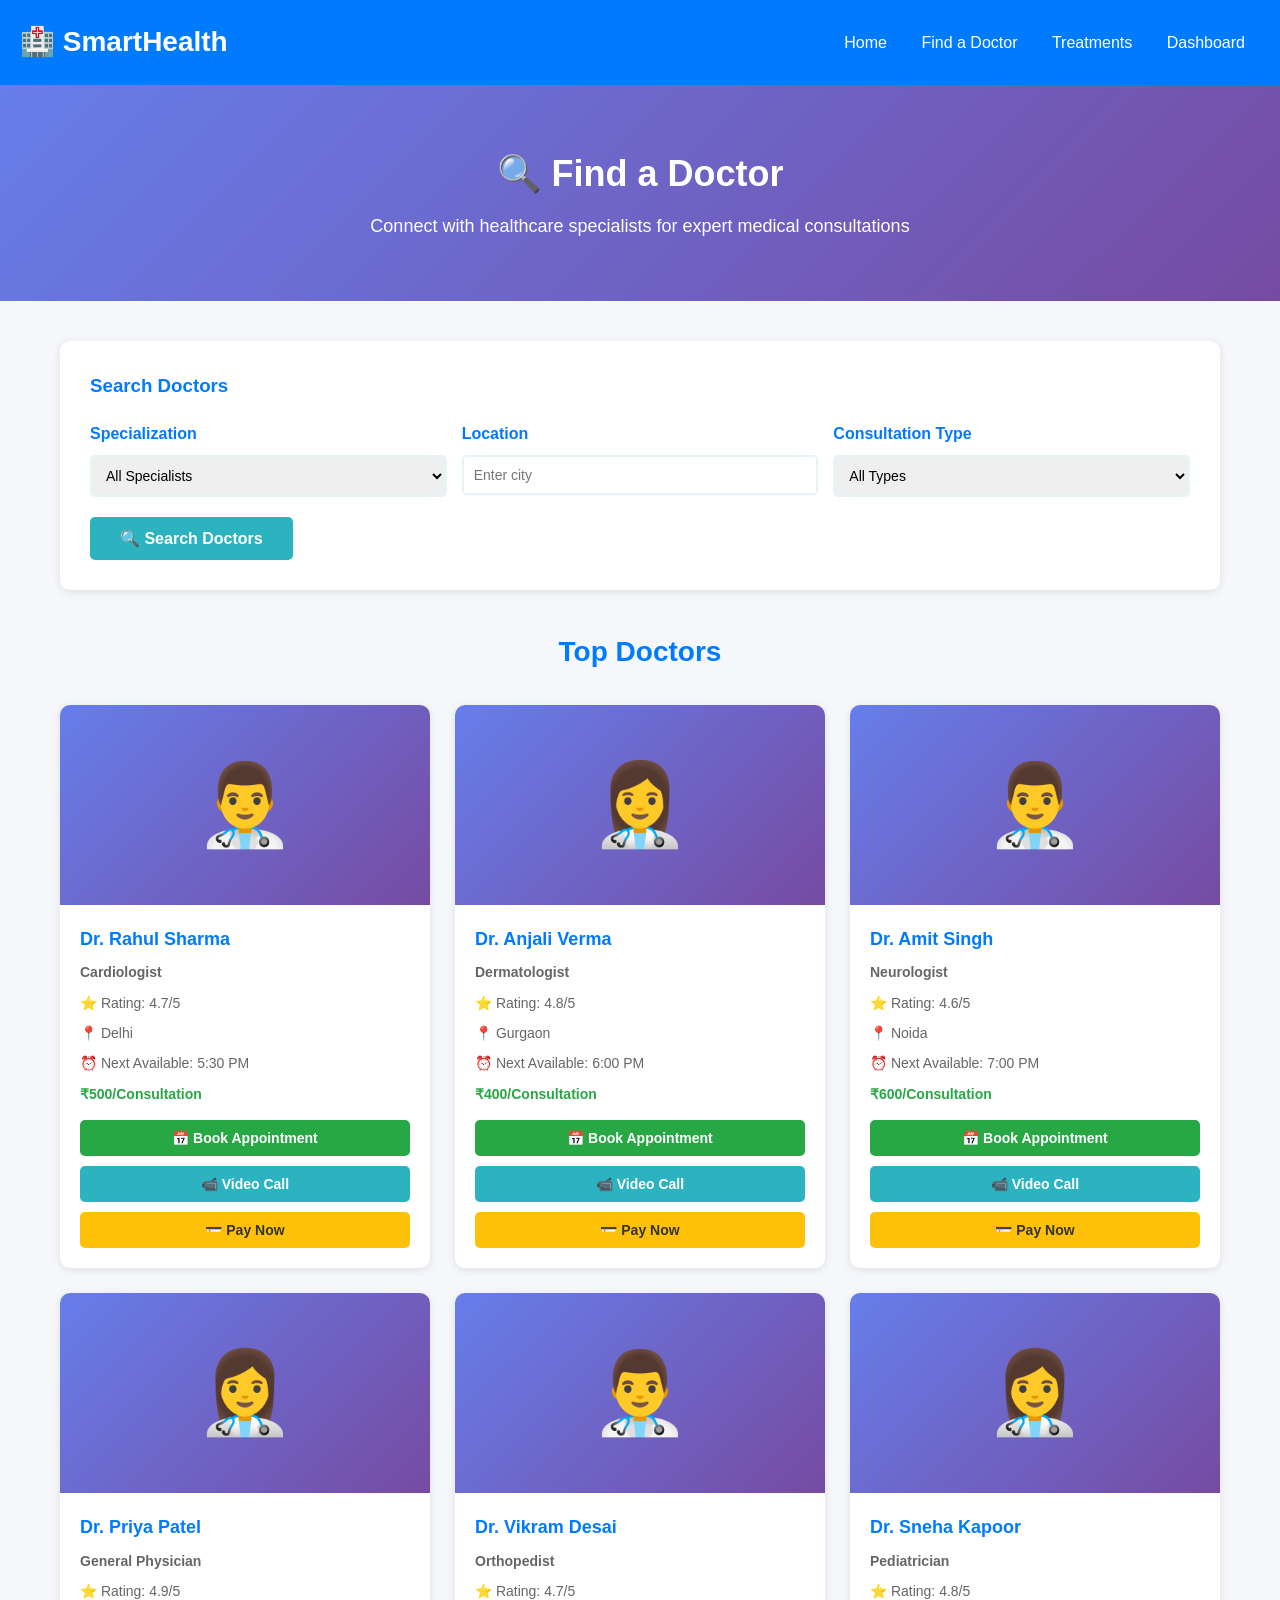
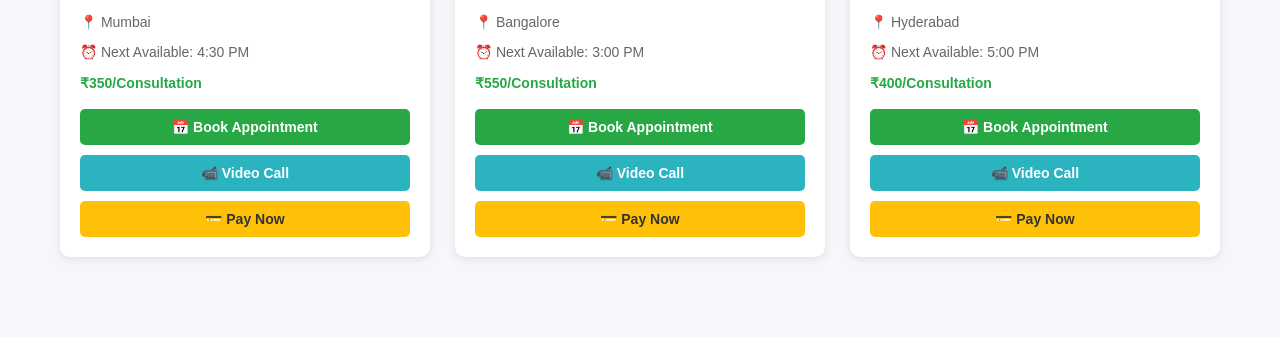
==== templates/find_doctor.html @ d1709985 "Initial commit" ====
<!DOCTYPE html>
<html lang="en">
<head>
    <meta charset="UTF-8">
    <meta name="viewport" content="width=device-width, initial-scale=1.0">
    <title>Find a Doctor - SmartHealth</title>
    <style>
        * { margin: 0; padding: 0; box-sizing: border-box; }
        body { font-family: 'Segoe UI', Tahoma, Geneva, Verdana, sans-serif; line-height: 1.6; color: #333; background: #f5f7fa; }
        header { background: #007bff; color: white; padding: 20px; box-shadow: 0 2px 5px rgba(0,0,0,0.1); display: flex; justify-content: space-between; align-items: center; }
        header h1 { font-size: 28px; }
        nav { }
        nav a { color: white; margin: 0 15px; text-decoration: none; font-weight: 500; transition: opacity 0.3s; }
        nav a:hover { opacity: 0.8; }
        .hero { 
            background: linear-gradient(135deg, #667eea 0%, #764ba2 100%); 
            color: white; 
            padding: 60px 20px; 
            text-align: center;
        }
        .hero h2 { font-size: 36px; margin-bottom: 10px; }
        .hero p { font-size: 18px; }
        .container { max-width: 1200px; margin: 0 auto; padding: 40px 20px; }
        .search-section {
            background: white;
            padding: 30px;
            border-radius: 10px;
            box-shadow: 0 2px 8px rgba(0,0,0,0.1);
            margin-bottom: 40px;
        }
        .search-section h3 { color: #007bff; margin-bottom: 20px; }
        .search-grid {
            display: grid;
            grid-template-columns: repeat(auto-fit, minmax(200px, 1fr));
            gap: 15px;
            margin-bottom: 20px;
        }
        .search-grid label { display: block; margin-bottom: 8px; font-weight: bold; color: #007bff; }
        .search-grid input, .search-grid select {
            width: 100%;
            padding: 10px;
            border: 2px solid #e6f4f9;
            border-radius: 5px;
            font-size: 14px;
            transition: border-color 0.3s;
        }
        .search-grid input:focus, .search-grid select:focus {
            outline: none;
            border-color: #2bb3c0;
        }
        .search-button {
            background: #2bb3c0;
            color: white;
            padding: 12px 30px;
            border: none;
            border-radius: 5px;
            font-size: 16px;
            font-weight: bold;
            cursor: pointer;
            transition: background 0.3s, transform 0.3s;
        }
        .search-button:hover {
            background: #1fa8b5;
            transform: scale(1.05);
        }
        .doctors-grid {
            display: grid;
            grid-template-columns: repeat(auto-fit, minmax(280px, 1fr));
            gap: 25px;
            margin-bottom: 40px;
        }
        .doctor-card {
            background: white;
            border-radius: 10px;
            box-shadow: 0 2px 8px rgba(0,0,0,0.1);
            overflow: hidden;
            transition: transform 0.3s, box-shadow 0.3s;
        }
        .doctor-card:hover {
            transform: translateY(-8px);
            box-shadow: 0 6px 16px rgba(0,0,0,0.15);
        }
        .doctor-photo {
            width: 100%;
            height: 200px;
            background: linear-gradient(135deg, #667eea 0%, #764ba2 100%);
            display: flex;
            align-items: center;
            justify-content: center;
            font-size: 80px;
            color: white;
        }
        .doctor-info {
            padding: 20px;
        }
        .doctor-info h4 { color: #007bff; margin-bottom: 8px; font-size: 18px; }
        .doctor-info p { margin: 8px 0; color: #666; font-size: 14px; }
        .specialization { color: #764ba2; font-weight: bold; }
        .rating { color: #ffc107; }
        .actions {
            display: flex;
            flex-direction: column;
            gap: 10px;
            margin-top: 15px;
        }
        .btn {
            padding: 10px;
            border: none;
            border-radius: 5px;
            font-size: 14px;
            font-weight: bold;
            cursor: pointer;
            transition: transform 0.3s;
            text-align: center;
            text-decoration: none;
            display: block;
        }
        .btn:hover { transform: scale(1.02); }
        .btn-success { background: #28a745; color: white; }
        .btn-info { background: #2bb3c0; color: white; }
        .btn-warning { background: #ffc107; color: #333; }
        .section-title { color: #007bff; font-size: 28px; margin-bottom: 30px; text-align: center; }
    </style>
</head>

<body>

<header>
    <h1>🏥 SmartHealth</h1>
    <nav>
        <a href="/">Home</a>
        <a href="/find-doctor">Find a Doctor</a>
        <a href="/treatments">Treatments</a>
        <a href="/dashboard">Dashboard</a>
    </nav>
</header>

<section class="hero">
    <h2>🔍 Find a Doctor</h2>
    <p>Connect with healthcare specialists for expert medical consultations</p>
</section>

<section class="container">
    <div class="search-section">
        <h3>Search Doctors</h3>
        <form id="searchForm">
            <div class="search-grid">
                <div>
                    <label>Specialization</label>
                    <select name="specialization">
                        <option>All Specialists</option>
                        <option>General Physician</option>
                        <option>Cardiologist</option>
                        <option>Dermatologist</option>
                        <option>Neurologist</option>
                        <option>Orthopedist</option>
                        <option>Pediatrician</option>
                    </select>
                </div>
                <div>
                    <label>Location</label>
                    <input type="text" placeholder="Enter city" name="location">
                </div>
                <div>
                    <label>Consultation Type</label>
                    <select name="consultation">
                        <option>All Types</option>
                        <option>Video Call</option>
                        <option>Clinic Visit</option>
                        <option>Home Visit</option>
                    </select>
                </div>
            </div>
            <button type="button" class="search-button" onclick="searchDoctors()">🔍 Search Doctors</button>
        </form>
    </div>

    <h2 class="section-title">Top Doctors</h2>

    <div class="doctors-grid">
        <!-- Dr. 1 -->
        <div class="doctor-card">
            <div class="doctor-photo">👨‍⚕️</div>
            <div class="doctor-info">
                <h4>Dr. Rahul Sharma</h4>
                <p class="specialization">Cardiologist</p>
                <p class="rating">⭐ Rating: 4.7/5</p>
                <p>📍 Delhi</p>
                <p>⏰ Next Available: 5:30 PM</p>
                <p style="color: #28a745; font-weight: bold;">₹500/Consultation</p>
                <div class="actions">
                    <button class="btn btn-success">📅 Book Appointment</button>
                    <button class="btn btn-info">📹 Video Call</button>
                    <button class="btn btn-warning">💳 Pay Now</button>
                </div>
            </div>
        </div>

        <!-- Dr. 2 -->
        <div class="doctor-card">
            <div class="doctor-photo">👩‍⚕️</div>
            <div class="doctor-info">
                <h4>Dr. Anjali Verma</h4>
                <p class="specialization">Dermatologist</p>
                <p class="rating">⭐ Rating: 4.8/5</p>
                <p>📍 Gurgaon</p>
                <p>⏰ Next Available: 6:00 PM</p>
                <p style="color: #28a745; font-weight: bold;">₹400/Consultation</p>
                <div class="actions">
                    <button class="btn btn-success">📅 Book Appointment</button>
                    <button class="btn btn-info">📹 Video Call</button>
                    <button class="btn btn-warning">💳 Pay Now</button>
                </div>
            </div>
        </div>

        <!-- Dr. 3 -->
        <div class="doctor-card">
            <div class="doctor-photo">👨‍⚕️</div>
            <div class="doctor-info">
                <h4>Dr. Amit Singh</h4>
                <p class="specialization">Neurologist</p>
                <p class="rating">⭐ Rating: 4.6/5</p>
                <p>📍 Noida</p>
                <p>⏰ Next Available: 7:00 PM</p>
                <p style="color: #28a745; font-weight: bold;">₹600/Consultation</p>
                <div class="actions">
                    <button class="btn btn-success">📅 Book Appointment</button>
                    <button class="btn btn-info">📹 Video Call</button>
                    <button class="btn btn-warning">💳 Pay Now</button>
                </div>
            </div>
        </div>

        <!-- Dr. 4 -->
        <div class="doctor-card">
            <div class="doctor-photo">👩‍⚕️</div>
            <div class="doctor-info">
                <h4>Dr. Priya Patel</h4>
                <p class="specialization">General Physician</p>
                <p class="rating">⭐ Rating: 4.9/5</p>
                <p>📍 Mumbai</p>
                <p>⏰ Next Available: 4:30 PM</p>
                <p style="color: #28a745; font-weight: bold;">₹350/Consultation</p>
                <div class="actions">
                    <button class="btn btn-success">📅 Book Appointment</button>
                    <button class="btn btn-info">📹 Video Call</button>
                    <button class="btn btn-warning">💳 Pay Now</button>
                </div>
            </div>
        </div>

        <!-- Dr. 5 -->
        <div class="doctor-card">
            <div class="doctor-photo">👨‍⚕️</div>
            <div class="doctor-info">
                <h4>Dr. Vikram Desai</h4>
                <p class="specialization">Orthopedist</p>
                <p class="rating">⭐ Rating: 4.7/5</p>
                <p>📍 Bangalore</p>
                <p>⏰ Next Available: 3:00 PM</p>
                <p style="color: #28a745; font-weight: bold;">₹550/Consultation</p>
                <div class="actions">
                    <button class="btn btn-success">📅 Book Appointment</button>
                    <button class="btn btn-info">📹 Video Call</button>
                    <button class="btn btn-warning">💳 Pay Now</button>
                </div>
            </div>
        </div>

        <!-- Dr. 6 -->
        <div class="doctor-card">
            <div class="doctor-photo">👩‍⚕️</div>
            <div class="doctor-info">
                <h4>Dr. Sneha Kapoor</h4>
                <p class="specialization">Pediatrician</p>
                <p class="rating">⭐ Rating: 4.8/5</p>
                <p>📍 Hyderabad</p>
                <p>⏰ Next Available: 5:00 PM</p>
                <p style="color: #28a745; font-weight: bold;">₹400/Consultation</p>
                <div class="actions">
                    <button class="btn btn-success">📅 Book Appointment</button>
                    <button class="btn btn-info">📹 Video Call</button>
                    <button class="btn btn-warning">💳 Pay Now</button>
                </div>
            </div>
        </div>
    </div>
</section>

<script>
    function searchDoctors() {
        const form = document.getElementById('searchForm');
        const specialization = form.specialization.value;
        const location = form.location.value;
        const consultation = form.consultation.value;
        alert(`Searching for:\nSpecialization: ${specialization}\nLocation: ${location}\nType: ${consultation}`);
    }
</script>

</body>
</html>
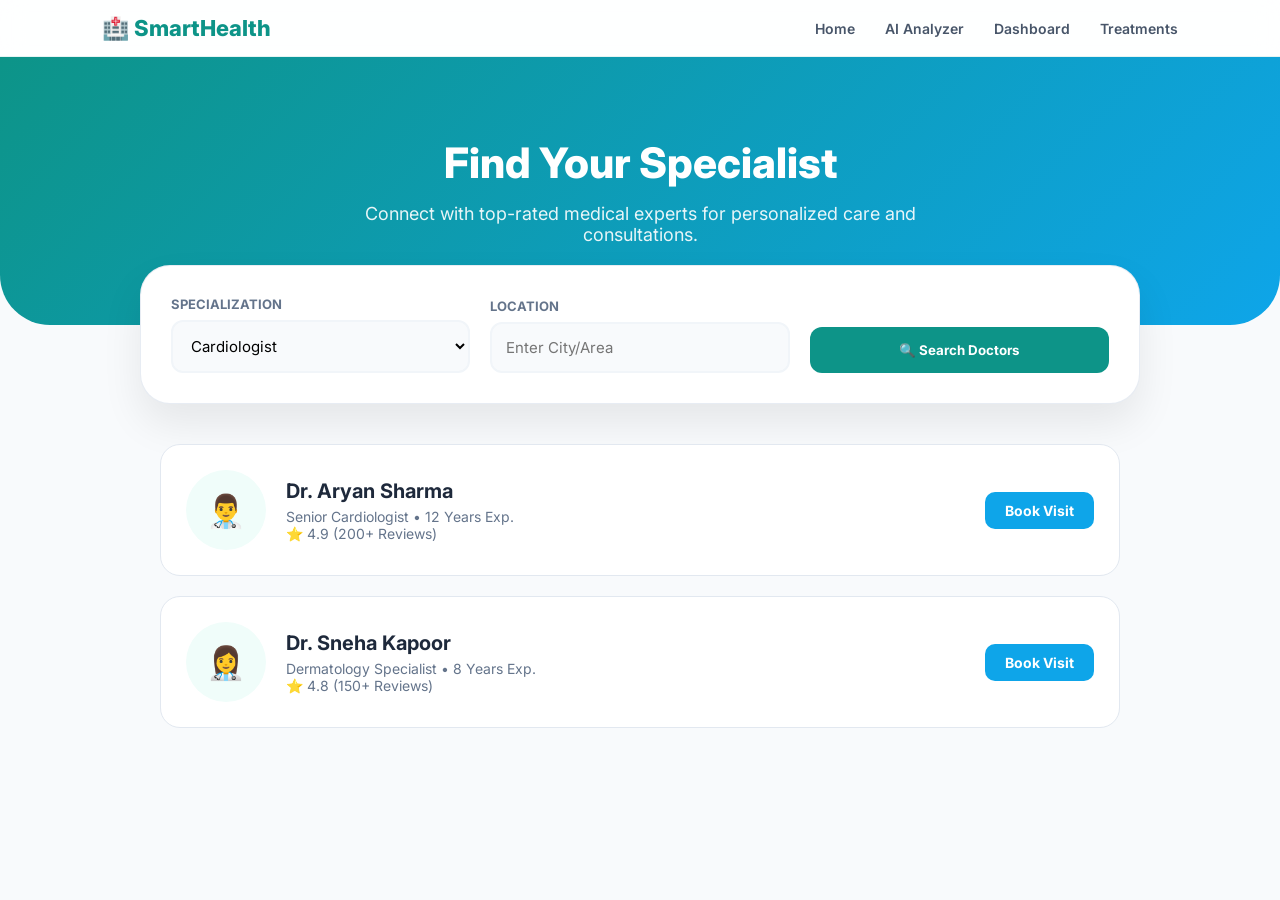
==== commit 0b1b7aa2: "change in ui/ux" ====
--- a/templates/find_doctor.html
+++ b/templates/find_doctor.html
@@ -4,299 +4,184 @@
     <meta charset="UTF-8">
     <meta name="viewport" content="width=device-width, initial-scale=1.0">
     <title>Find a Doctor - SmartHealth</title>
+    
+    <link href="https://fonts.googleapis.com/css2?family=Inter:wght@400;600;800&display=swap" rel="stylesheet">
+
     <style>
-        * { margin: 0; padding: 0; box-sizing: border-box; }
-        body { font-family: 'Segoe UI', Tahoma, Geneva, Verdana, sans-serif; line-height: 1.6; color: #333; background: #f5f7fa; }
-        header { background: #007bff; color: white; padding: 20px; box-shadow: 0 2px 5px rgba(0,0,0,0.1); display: flex; justify-content: space-between; align-items: center; }
-        header h1 { font-size: 28px; }
-        nav { }
-        nav a { color: white; margin: 0 15px; text-decoration: none; font-weight: 500; transition: opacity 0.3s; }
-        nav a:hover { opacity: 0.8; }
-        .hero { 
-            background: linear-gradient(135deg, #667eea 0%, #764ba2 100%); 
-            color: white; 
-            padding: 60px 20px; 
+        /* --- GLOBAL STYLES --- */
+        * { margin: 0; padding: 0; box-sizing: border-box; font-family: 'Inter', sans-serif; }
+        body { background-color: #f8fafc; color: #1e293b; }
+
+        /* --- PREMIUM NAVBAR --- */
+        nav.navbar {
+            background: rgba(255, 255, 255, 0.85);
+            backdrop-filter: blur(12px);
+            padding: 15px 8%;
+            display: flex;
+            justify-content: space-between;
+            align-items: center;
+            position: sticky;
+            top: 0;
+            z-index: 1000;
+            border-bottom: 1px solid rgba(13, 148, 136, 0.1);
+        }
+        .logo { font-size: 22px; font-weight: 800; color: #0d9488; }
+        .nav-links { display: flex; list-style: none; gap: 30px; }
+        .nav-links a { text-decoration: none; color: #475569; font-weight: 600; font-size: 14px; transition: 0.3s; }
+        .nav-links a:hover { color: #0d9488; }
+
+        /* --- MODERN HERO SECTION --- */
+        .hero {
+            background: linear-gradient(135deg, #0d9488 0%, #0ea5e9 100%);
+            padding: 80px 20px;
             text-align: center;
+            color: white;
+            border-bottom-left-radius: 50px;
+            border-bottom-right-radius: 50px;
         }
-        .hero h2 { font-size: 36px; margin-bottom: 10px; }
-        .hero p { font-size: 18px; }
-        .container { max-width: 1200px; margin: 0 auto; padding: 40px 20px; }
-        .search-section {
+        .hero h1 { font-size: 42px; font-weight: 800; margin-bottom: 15px; }
+        .hero p { font-size: 18px; opacity: 0.9; font-weight: 400; max-width: 600px; margin: 0 auto; }
+
+        /* --- SEARCH BOX (Floating Card) --- */
+        .search-container {
+            max-width: 1000px;
+            margin: -60px auto 40px;
+            padding: 30px;
             background: white;
-            padding: 30px;
-            border-radius: 10px;
-            box-shadow: 0 2px 8px rgba(0,0,0,0.1);
-            margin-bottom: 40px;
+            border-radius: 30px;
+            box-shadow: 0 20px 40px rgba(0,0,0,0.08);
+            border: 1px solid rgba(226, 232, 240, 0.8);
         }
-        .search-section h3 { color: #007bff; margin-bottom: 20px; }
         .search-grid {
             display: grid;
             grid-template-columns: repeat(auto-fit, minmax(200px, 1fr));
-            gap: 15px;
-            margin-bottom: 20px;
+            gap: 20px;
+            align-items: end;
         }
-        .search-grid label { display: block; margin-bottom: 8px; font-weight: bold; color: #007bff; }
-        .search-grid input, .search-grid select {
+        .input-group label {
+            display: block;
+            font-size: 13px;
+            font-weight: 700;
+            color: #64748b;
+            margin-bottom: 8px;
+            text-transform: uppercase;
+        }
+        select, input {
             width: 100%;
-            padding: 10px;
-            border: 2px solid #e6f4f9;
-            border-radius: 5px;
-            font-size: 14px;
-            transition: border-color 0.3s;
+            padding: 14px;
+            border-radius: 12px;
+            border: 2px solid #f1f5f9;
+            background: #f8fafc;
+            font-size: 15px;
+            transition: 0.3s;
         }
-        .search-grid input:focus, .search-grid select:focus {
-            outline: none;
-            border-color: #2bb3c0;
+        select:focus, input:focus { border-color: #0d9488; outline: none; background: white; }
+
+        .search-btn {
+            background: #0d9488;
+            color: white;
+            padding: 15px;
+            border: none;
+            border-radius: 12px;
+            font-weight: 700;
+            cursor: pointer;
+            transition: 0.3s;
         }
-        .search-button {
-            background: #2bb3c0;
-            color: white;
-            padding: 12px 30px;
-            border: none;
-            border-radius: 5px;
-            font-size: 16px;
-            font-weight: bold;
-            cursor: pointer;
-            transition: background 0.3s, transform 0.3s;
-        }
-        .search-button:hover {
-            background: #1fa8b5;
-            transform: scale(1.05);
-        }
-        .doctors-grid {
-            display: grid;
-            grid-template-columns: repeat(auto-fit, minmax(280px, 1fr));
-            gap: 25px;
-            margin-bottom: 40px;
-        }
+        .search-btn:hover { background: #0f172a; transform: translateY(-2px); }
+
+        /* --- DOCTOR LISTING --- */
+        .results-section { max-width: 1000px; margin: 40px auto; padding: 0 20px; }
         .doctor-card {
             background: white;
-            border-radius: 10px;
-            box-shadow: 0 2px 8px rgba(0,0,0,0.1);
-            overflow: hidden;
-            transition: transform 0.3s, box-shadow 0.3s;
-        }
-        .doctor-card:hover {
-            transform: translateY(-8px);
-            box-shadow: 0 6px 16px rgba(0,0,0,0.15);
-        }
-        .doctor-photo {
-            width: 100%;
-            height: 200px;
-            background: linear-gradient(135deg, #667eea 0%, #764ba2 100%);
+            padding: 25px;
+            border-radius: 20px;
             display: flex;
             align-items: center;
-            justify-content: center;
-            font-size: 80px;
+            gap: 20px;
+            margin-bottom: 20px;
+            border: 1px solid #e2e8f0;
+            transition: 0.3s;
+        }
+        .doctor-card:hover { transform: scale(1.01); box-shadow: 0 10px 20px rgba(0,0,0,0.05); }
+        
+        .doc-avatar {
+            width: 80px; height: 80px;
+            background: #f0fdfa;
+            border-radius: 50%;
+            display: flex; align-items: center; justify-content: center;
+            font-size: 32px;
+        }
+        .doc-info h3 { font-size: 20px; color: #1e293b; margin-bottom: 5px; }
+        .doc-info p { color: #64748b; font-size: 14px; }
+        .book-now {
+            margin-left: auto;
+            background: #0ea5e9;
             color: white;
+            padding: 10px 20px;
+            border-radius: 10px;
+            text-decoration: none;
+            font-weight: 700;
+            font-size: 14px;
         }
-        .doctor-info {
-            padding: 20px;
-        }
-        .doctor-info h4 { color: #007bff; margin-bottom: 8px; font-size: 18px; }
-        .doctor-info p { margin: 8px 0; color: #666; font-size: 14px; }
-        .specialization { color: #764ba2; font-weight: bold; }
-        .rating { color: #ffc107; }
-        .actions {
-            display: flex;
-            flex-direction: column;
-            gap: 10px;
-            margin-top: 15px;
-        }
-        .btn {
-            padding: 10px;
-            border: none;
-            border-radius: 5px;
-            font-size: 14px;
-            font-weight: bold;
-            cursor: pointer;
-            transition: transform 0.3s;
-            text-align: center;
-            text-decoration: none;
-            display: block;
-        }
-        .btn:hover { transform: scale(1.02); }
-        .btn-success { background: #28a745; color: white; }
-        .btn-info { background: #2bb3c0; color: white; }
-        .btn-warning { background: #ffc107; color: #333; }
-        .section-title { color: #007bff; font-size: 28px; margin-bottom: 30px; text-align: center; }
     </style>
 </head>
-
 <body>
 
-<header>
-    <h1>🏥 SmartHealth</h1>
-    <nav>
-        <a href="/">Home</a>
-        <a href="/find-doctor">Find a Doctor</a>
-        <a href="/treatments">Treatments</a>
-        <a href="/dashboard">Dashboard</a>
+    <nav class="navbar">
+        <div class="logo">🏥 SmartHealth</div>
+        <ul class="nav-links">
+            <li><a href="/">Home</a></li>
+            <li><a href="/report-analyzer">AI Analyzer</a></li>
+            <li><a href="/patient-dashboard">Dashboard</a></li>
+            <li><a href="/treatments">Treatments</a></li>
+        </ul>
     </nav>
-</header>
 
-<section class="hero">
-    <h2>🔍 Find a Doctor</h2>
-    <p>Connect with healthcare specialists for expert medical consultations</p>
-</section>
-
-<section class="container">
-    <div class="search-section">
-        <h3>Search Doctors</h3>
-        <form id="searchForm">
-            <div class="search-grid">
-                <div>
-                    <label>Specialization</label>
-                    <select name="specialization">
-                        <option>All Specialists</option>
-                        <option>General Physician</option>
-                        <option>Cardiologist</option>
-                        <option>Dermatologist</option>
-                        <option>Neurologist</option>
-                        <option>Orthopedist</option>
-                        <option>Pediatrician</option>
-                    </select>
-                </div>
-                <div>
-                    <label>Location</label>
-                    <input type="text" placeholder="Enter city" name="location">
-                </div>
-                <div>
-                    <label>Consultation Type</label>
-                    <select name="consultation">
-                        <option>All Types</option>
-                        <option>Video Call</option>
-                        <option>Clinic Visit</option>
-                        <option>Home Visit</option>
-                    </select>
-                </div>
-            </div>
-            <button type="button" class="search-button" onclick="searchDoctors()">🔍 Search Doctors</button>
-        </form>
+    <div class="hero">
+        <h1>Find Your Specialist</h1>
+        <p>Connect with top-rated medical experts for personalized care and consultations.</p>
     </div>
 
-    <h2 class="section-title">Top Doctors</h2>
+    <div class="search-container">
+        <div class="search-grid">
+            <div class="input-group">
+                <label>Specialization</label>
+                <select id="specialty">
+                    <option>Cardiologist</option>
+                    <option>Dermatologist</option>
+                    <option>Neurologist</option>
+                    <option>Pediatrician</option>
+                </select>
+            </div>
+            <div class="input-group">
+                <label>Location</label>
+                <input type="text" placeholder="Enter City/Area">
+            </div>
+            <button class="search-btn">🔍 Search Doctors</button>
+        </div>
+    </div>
 
-    <div class="doctors-grid">
-        <!-- Dr. 1 -->
+    <div class="results-section">
         <div class="doctor-card">
-            <div class="doctor-photo">👨‍⚕️</div>
-            <div class="doctor-info">
-                <h4>Dr. Rahul Sharma</h4>
-                <p class="specialization">Cardiologist</p>
-                <p class="rating">⭐ Rating: 4.7/5</p>
-                <p>📍 Delhi</p>
-                <p>⏰ Next Available: 5:30 PM</p>
-                <p style="color: #28a745; font-weight: bold;">₹500/Consultation</p>
-                <div class="actions">
-                    <button class="btn btn-success">📅 Book Appointment</button>
-                    <button class="btn btn-info">📹 Video Call</button>
-                    <button class="btn btn-warning">💳 Pay Now</button>
-                </div>
+            <div class="doc-avatar">👨‍⚕️</div>
+            <div class="doc-info">
+                <h3>Dr. Aryan Sharma</h3>
+                <p>Senior Cardiologist • 12 Years Exp.</p>
+                <p>⭐ 4.9 (200+ Reviews)</p>
             </div>
+            <a href="#" class="book-now">Book Visit</a>
         </div>
 
-        <!-- Dr. 2 -->
         <div class="doctor-card">
-            <div class="doctor-photo">👩‍⚕️</div>
-            <div class="doctor-info">
-                <h4>Dr. Anjali Verma</h4>
-                <p class="specialization">Dermatologist</p>
-                <p class="rating">⭐ Rating: 4.8/5</p>
-                <p>📍 Gurgaon</p>
-                <p>⏰ Next Available: 6:00 PM</p>
-                <p style="color: #28a745; font-weight: bold;">₹400/Consultation</p>
-                <div class="actions">
-                    <button class="btn btn-success">📅 Book Appointment</button>
-                    <button class="btn btn-info">📹 Video Call</button>
-                    <button class="btn btn-warning">💳 Pay Now</button>
-                </div>
+            <div class="doc-avatar">👩‍⚕️</div>
+            <div class="doc-info">
+                <h3>Dr. Sneha Kapoor</h3>
+                <p>Dermatology Specialist • 8 Years Exp.</p>
+                <p>⭐ 4.8 (150+ Reviews)</p>
             </div>
-        </div>
-
-        <!-- Dr. 3 -->
-        <div class="doctor-card">
-            <div class="doctor-photo">👨‍⚕️</div>
-            <div class="doctor-info">
-                <h4>Dr. Amit Singh</h4>
-                <p class="specialization">Neurologist</p>
-                <p class="rating">⭐ Rating: 4.6/5</p>
-                <p>📍 Noida</p>
-                <p>⏰ Next Available: 7:00 PM</p>
-                <p style="color: #28a745; font-weight: bold;">₹600/Consultation</p>
-                <div class="actions">
-                    <button class="btn btn-success">📅 Book Appointment</button>
-                    <button class="btn btn-info">📹 Video Call</button>
-                    <button class="btn btn-warning">💳 Pay Now</button>
-                </div>
-            </div>
-        </div>
-
-        <!-- Dr. 4 -->
-        <div class="doctor-card">
-            <div class="doctor-photo">👩‍⚕️</div>
-            <div class="doctor-info">
-                <h4>Dr. Priya Patel</h4>
-                <p class="specialization">General Physician</p>
-                <p class="rating">⭐ Rating: 4.9/5</p>
-                <p>📍 Mumbai</p>
-                <p>⏰ Next Available: 4:30 PM</p>
-                <p style="color: #28a745; font-weight: bold;">₹350/Consultation</p>
-                <div class="actions">
-                    <button class="btn btn-success">📅 Book Appointment</button>
-                    <button class="btn btn-info">📹 Video Call</button>
-                    <button class="btn btn-warning">💳 Pay Now</button>
-                </div>
-            </div>
-        </div>
-
-        <!-- Dr. 5 -->
-        <div class="doctor-card">
-            <div class="doctor-photo">👨‍⚕️</div>
-            <div class="doctor-info">
-                <h4>Dr. Vikram Desai</h4>
-                <p class="specialization">Orthopedist</p>
-                <p class="rating">⭐ Rating: 4.7/5</p>
-                <p>📍 Bangalore</p>
-                <p>⏰ Next Available: 3:00 PM</p>
-                <p style="color: #28a745; font-weight: bold;">₹550/Consultation</p>
-                <div class="actions">
-                    <button class="btn btn-success">📅 Book Appointment</button>
-                    <button class="btn btn-info">📹 Video Call</button>
-                    <button class="btn btn-warning">💳 Pay Now</button>
-                </div>
-            </div>
-        </div>
-
-        <!-- Dr. 6 -->
-        <div class="doctor-card">
-            <div class="doctor-photo">👩‍⚕️</div>
-            <div class="doctor-info">
-                <h4>Dr. Sneha Kapoor</h4>
-                <p class="specialization">Pediatrician</p>
-                <p class="rating">⭐ Rating: 4.8/5</p>
-                <p>📍 Hyderabad</p>
-                <p>⏰ Next Available: 5:00 PM</p>
-                <p style="color: #28a745; font-weight: bold;">₹400/Consultation</p>
-                <div class="actions">
-                    <button class="btn btn-success">📅 Book Appointment</button>
-                    <button class="btn btn-info">📹 Video Call</button>
-                    <button class="btn btn-warning">💳 Pay Now</button>
-                </div>
-            </div>
+            <a href="#" class="book-now">Book Visit</a>
         </div>
     </div>
-</section>
-
-<script>
-    function searchDoctors() {
-        const form = document.getElementById('searchForm');
-        const specialization = form.specialization.value;
-        const location = form.location.value;
-        const consultation = form.consultation.value;
-        alert(`Searching for:\nSpecialization: ${specialization}\nLocation: ${location}\nType: ${consultation}`);
-    }
-</script>
 
 </body>
 </html>
